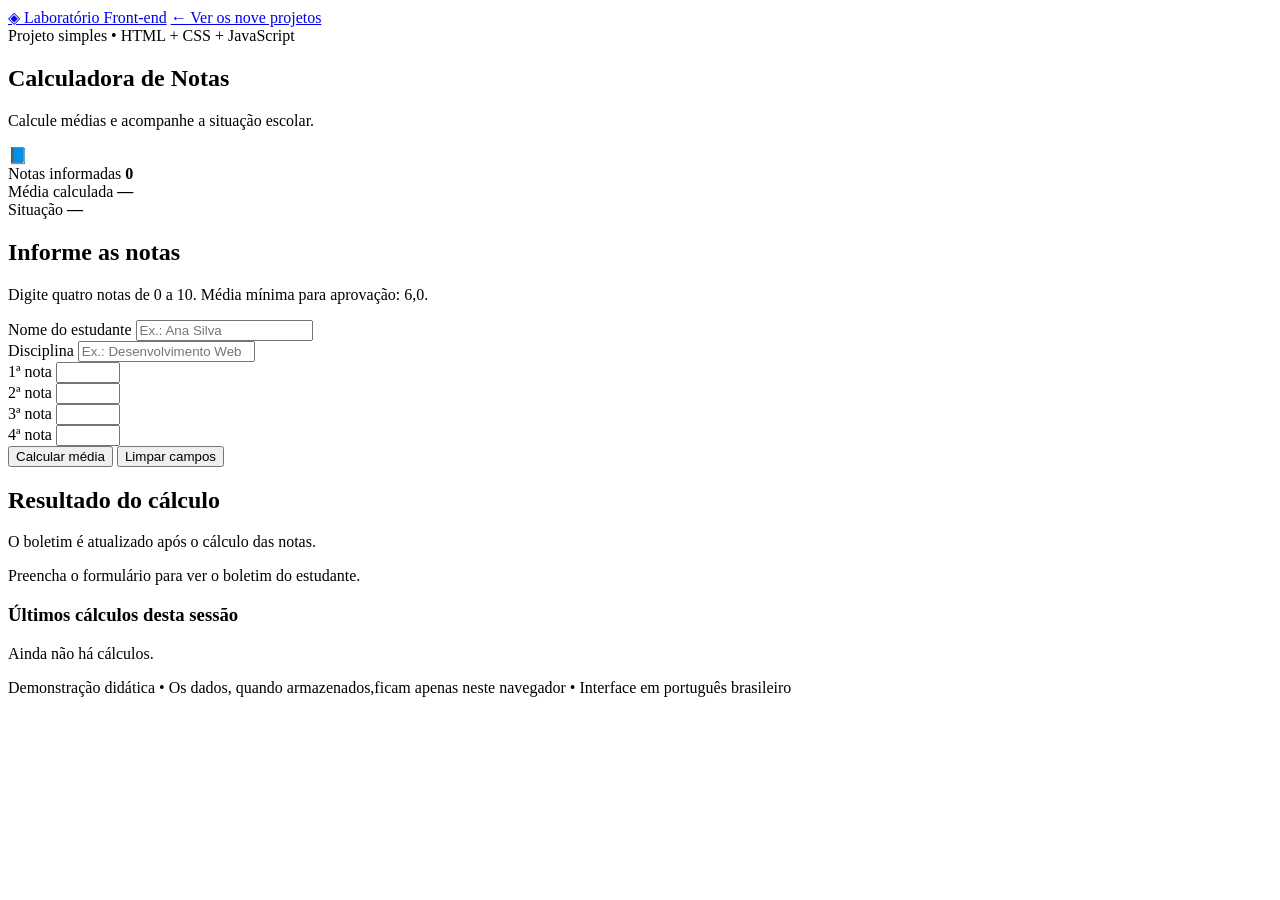
==== HTML/index.html @ 07f7e9e4 "grgrgrgrgr grgr" ====
<!DOCTYPE html>
<html lang="pt-BR">
<head>
    <meta charset="UTF-8">
    <meta name="viewport" content="width=device-width, initial-scale=1">
    <meta name="description" content="Projeto educacional Front-end: Calculadora de Notas. Interface integralmente em português brasileiro.">
    <title>Calculadora de Notas</title>

    <link rel="stylesheet" href="../CSS/style.css">
</head>
<body>
    <header class="topbar">
        <div class="topbar-inner">
            <a class="brand" href="../index.html">◈ Laboratório Front-end</a>
            <a class="back" href="../index.html">← Ver os nove projetos</a>
        </div>
    </header>
    <div class="app">
        <section class="hero">
            <div>
                <div class="eyebrow">Projeto simples • HTML + CSS + JavaScript</div>
                <h1>Calculadora de Notas</h1>
                <p>Calcule médias e acompanhe a situação escolar.</p>
            </div>
            <div class="hero-emoji" aria-hidden="true">📘</div>
        </section>
        <main class="main">
            <div id="aviso" class="feedback" role="status" aria-live="polite" hidden></div>
            <div class="metrics">
                <div class="metric">
                    <span>Notas informadas</span>
                    <strong id="m-contagem">0</strong>
                </div>
                <div class="metric">
                    <span>Média calculada</span>
                    <strong id="m-media">—</strong>
                </div>
                <div class="metric">
                    <span>Situação</span>
                    <strong id="m-situacao">—</strong>
                </div>
            </div>
            <div class="grid">
                <section class="panel span-5">
                    <h2>Informe as notas</h2>

                    <p class="intro">
                        Digite quatro notas de 0 a 10.
                        Média mínima para aprovação: 6,0.
                    </p>
                    <form id="form-notas" class="stack">

                        <div class="form-grid">

                            <div class="field">
                                <label for="nome">Nome do estudante</label>
                                <input id="nome" maxlength="70" placeholder="Ex.: Ana Silva" required>
                            </div>

                            <div class="field">
                                <label for="disciplina">Disciplina</label>
                                <input id="disciplina" maxlength="60" placeholder="Ex.: Desenvolvimento Web" required>
                            </div>

                            <div class="field">
                                <label for="nota1">1ª nota</label>
                                <input id="nota1" inputmode="decimal" type="number" min="0" max="10" step="0.1" required>
                            </div>

                            <div class="field">
                                <label for="nota2">2ª nota</label>
                                <input id="nota2" inputmode="decimal" type="number" min="0" max="10" step="0.1" required>
                            </div>

                            <div class="field">
                                <label for="nota3">3ª nota</label>
                                <input id="nota3" inputmode="decimal" type="number" min="0" max="10" step="0.1" required>
                            </div>

                            <div class="field">
                                <label for="nota4">4ª nota</label>
                                <input id="nota4" inputmode="decimal" type="number" min="0" max="10" step="0.1" required>
                            </div>

                        </div>

                        <div class="row">
                            <button class="btn btn-primary" type="submit">Calcular média</button>
                            <button class="btn btn-secondary" type="reset">Limpar campos</button>
                        </div>

                    </form>

                </section>

                <section class="panel span-7">

                    <h2>Resultado do cálculo</h2>

                    <p class="intro">
                        O boletim é atualizado após o cálculo das notas.
                    </p>

                    <div id="resultado" class="empty">
                        Preencha o formulário para ver o boletim do estudante.
                    </div>

                    <h3>Últimos cálculos desta sessão</h3>

                    <div id="historico" class="item-list">
                        <div class="muted">Ainda não há cálculos.</div>
                    </div>
                </section>
            </div>
        </main>
        <p class="footer">Demonstração didática • Os dados, quando armazenados,ficam apenas neste navegador • Interface em português brasileiro
        </p>
    </div>
</body>
</html>
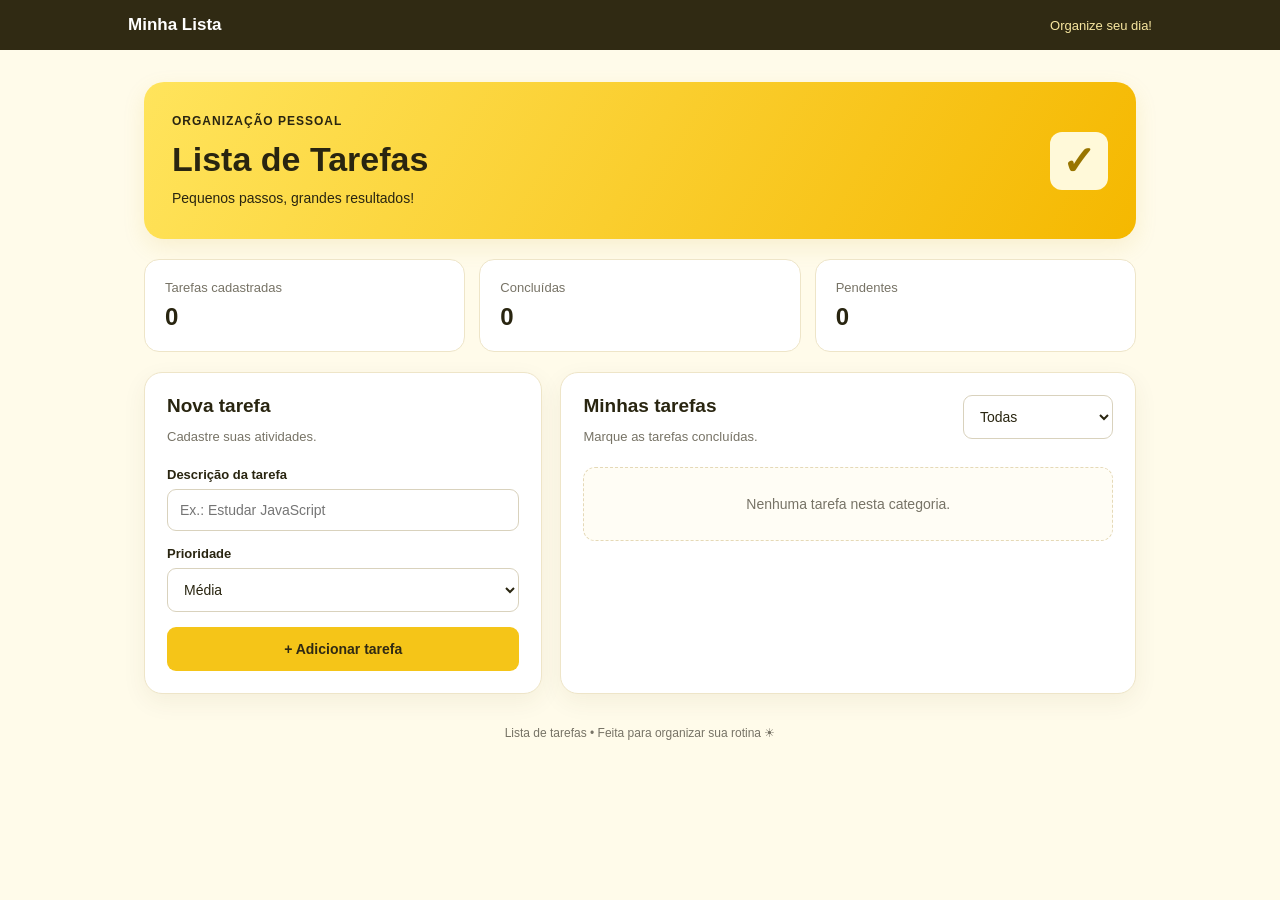
==== commit 8e494eab: "Lista de Tarefas" ====
--- a/HTML/index.html
+++ b/HTML/index.html
@@ -1,120 +1,104 @@
-<!DOCTYPE html>
-<html lang="pt-BR">
-<head>
-    <meta charset="UTF-8">
-    <meta name="viewport" content="width=device-width, initial-scale=1">
-    <meta name="description" content="Projeto educacional Front-end: Calculadora de Notas. Interface integralmente em português brasileiro.">
-    <title>Calculadora de Notas</title>
-
-    <link rel="stylesheet" href="../CSS/style.css">
-</head>
-<body>
-    <header class="topbar">
-        <div class="topbar-inner">
-            <a class="brand" href="../index.html">◈ Laboratório Front-end</a>
-            <a class="back" href="../index.html">← Ver os nove projetos</a>
-        </div>
-    </header>
-    <div class="app">
-        <section class="hero">
-            <div>
-                <div class="eyebrow">Projeto simples • HTML + CSS + JavaScript</div>
-                <h1>Calculadora de Notas</h1>
-                <p>Calcule médias e acompanhe a situação escolar.</p>
-            </div>
-            <div class="hero-emoji" aria-hidden="true">📘</div>
-        </section>
-        <main class="main">
-            <div id="aviso" class="feedback" role="status" aria-live="polite" hidden></div>
-            <div class="metrics">
-                <div class="metric">
-                    <span>Notas informadas</span>
-                    <strong id="m-contagem">0</strong>
-                </div>
-                <div class="metric">
-                    <span>Média calculada</span>
-                    <strong id="m-media">—</strong>
-                </div>
-                <div class="metric">
-                    <span>Situação</span>
-                    <strong id="m-situacao">—</strong>
-                </div>
-            </div>
-            <div class="grid">
-                <section class="panel span-5">
-                    <h2>Informe as notas</h2>
-
-                    <p class="intro">
-                        Digite quatro notas de 0 a 10.
-                        Média mínima para aprovação: 6,0.
-                    </p>
-                    <form id="form-notas" class="stack">
-
-                        <div class="form-grid">
-
-                            <div class="field">
-                                <label for="nome">Nome do estudante</label>
-                                <input id="nome" maxlength="70" placeholder="Ex.: Ana Silva" required>
-                            </div>
-
-                            <div class="field">
-                                <label for="disciplina">Disciplina</label>
-                                <input id="disciplina" maxlength="60" placeholder="Ex.: Desenvolvimento Web" required>
-                            </div>
-
-                            <div class="field">
-                                <label for="nota1">1ª nota</label>
-                                <input id="nota1" inputmode="decimal" type="number" min="0" max="10" step="0.1" required>
-                            </div>
-
-                            <div class="field">
-                                <label for="nota2">2ª nota</label>
-                                <input id="nota2" inputmode="decimal" type="number" min="0" max="10" step="0.1" required>
-                            </div>
-
-                            <div class="field">
-                                <label for="nota3">3ª nota</label>
-                                <input id="nota3" inputmode="decimal" type="number" min="0" max="10" step="0.1" required>
-                            </div>
-
-                            <div class="field">
-                                <label for="nota4">4ª nota</label>
-                                <input id="nota4" inputmode="decimal" type="number" min="0" max="10" step="0.1" required>
-                            </div>
-
-                        </div>
-
-                        <div class="row">
-                            <button class="btn btn-primary" type="submit">Calcular média</button>
-                            <button class="btn btn-secondary" type="reset">Limpar campos</button>
-                        </div>
-
-                    </form>
-
-                </section>
-
-                <section class="panel span-7">
-
-                    <h2>Resultado do cálculo</h2>
-
-                    <p class="intro">
-                        O boletim é atualizado após o cálculo das notas.
-                    </p>
-
-                    <div id="resultado" class="empty">
-                        Preencha o formulário para ver o boletim do estudante.
-                    </div>
-
-                    <h3>Últimos cálculos desta sessão</h3>
-
-                    <div id="historico" class="item-list">
-                        <div class="muted">Ainda não há cálculos.</div>
-                    </div>
-                </section>
-            </div>
-        </main>
-        <p class="footer">Demonstração didática • Os dados, quando armazenados,ficam apenas neste navegador • Interface em português brasileiro
-        </p>
-    </div>
-</body>
-</html>+
+<!DOCTYPE html>
+<html lang="pt-BR">
+<head>
+  <meta charset="UTF-8">
+  <meta name="viewport" content="width=device-width, initial-scale=1.0">
+  <title>Minha Lista de Tarefas</title>
+  <link rel="stylesheet" href="../CSS/style.css">
+  <script src="../JS/script.js" defer></script>
+</head>
+<body>
+
+  <header class="topo">
+    <div class="topo-conteudo">
+      <strong>Minha Lista</strong>
+      <span>Organize seu dia!</span>
+    </div>
+  </header>
+
+  <main class="container">
+
+    <section class="banner">
+      <div>
+        <p>ORGANIZAÇÃO PESSOAL</p>
+        <h1>Lista de Tarefas</h1>
+        <span>Pequenos passos, grandes resultados!</span>
+      </div>
+      <div class="icone">✓</div>
+    </section>
+
+    <section class="resumo">
+      <div class="cartao-resumo">
+        <span>Tarefas cadastradas</span>
+        <strong id="total">0</strong>
+      </div>
+
+      <div class="cartao-resumo">
+        <span>Concluídas</span>
+        <strong id="concluidas">0</strong>
+      </div>
+
+      <div class="cartao-resumo">
+        <span>Pendentes</span>
+        <strong id="pendentes">0</strong>
+      </div>
+    </section>
+
+    <section class="conteudo">
+
+      <div class="painel">
+        <h2>Nova tarefa</h2>
+        <p class="descricao">Cadastre suas atividades.</p>
+
+        <form id="formTarefa">
+          <label for="descricaoTarefa">Descrição da tarefa</label>
+          <input
+            type="text"
+            id="descricaoTarefa"
+            placeholder="Ex.: Estudar JavaScript"
+            required
+          >
+
+          <label for="prioridade">Prioridade</label>
+          <select id="prioridade">
+            <option value="Baixa">Baixa</option>
+            <option value="Média" selected>Média</option>
+            <option value="Alta">Alta</option>
+          </select>
+
+          <button type="submit">+ Adicionar tarefa</button>
+        </form>
+      </div>
+
+      <div class="painel painel-lista">
+        <div class="cabecalho-lista">
+          <div>
+            <h2>Minhas tarefas</h2>
+            <p class="descricao">Marque as tarefas concluídas.</p>
+          </div>
+
+          <select id="filtro" aria-label="Filtrar tarefas">
+            <option value="todas">Todas</option>
+            <option value="pendentes">Pendentes</option>
+            <option value="concluidas">Concluídas</option>
+          </select>
+        </div>
+
+        <ul id="listaTarefas"></ul>
+
+        <p id="mensagemVazia" class="vazio">
+          Nenhuma tarefa nesta categoria.
+        </p>
+      </div>
+
+    </section>
+
+    <footer>
+      Lista de tarefas • Feita para organizar sua rotina ☀
+    </footer>
+
+  </main>
+
+</body>
+</html>
--- a/CSS/style.css
+++ b/CSS/style.css
@@ -0,0 +1,333 @@
+* {
+  margin: 0;
+  padding: 0;
+  box-sizing: border-box;
+}
+
+:root {
+  --amarelo: #f5c518;
+  --amarelo-escuro: #d6a900;
+  --fundo: #fffbea;
+  --texto: #292510;
+  --cinza: #777366;
+  --borda: #eee5c8;
+  --branco: #ffffff;
+}
+
+body {
+  font-family: Arial, Helvetica, sans-serif;
+  background: var(--fundo);
+  color: var(--texto);
+}
+
+.topo {
+  background: #302a13;
+  color: white;
+  padding: 15px 20px;
+}
+
+.topo-conteudo {
+  max-width: 1024px;
+  margin: auto;
+  display: flex;
+  justify-content: space-between;
+  align-items: center;
+  gap: 12px;
+}
+
+.topo-conteudo strong {
+  font-size: 17px;
+}
+
+.topo-conteudo span {
+  font-size: 13px;
+  color: #f8e7a0;
+}
+
+.container {
+  max-width: 1024px;
+  margin: 32px auto;
+  padding: 0 16px;
+}
+
+.banner {
+  background: linear-gradient(120deg, #ffe45c, #f5b800);
+  border-radius: 20px;
+  padding: 32px 28px;
+  display: flex;
+  justify-content: space-between;
+  align-items: center;
+  gap: 20px;
+  box-shadow: 0 8px 22px #c9a21a20;
+}
+
+.banner p {
+  font-size: 12px;
+  font-weight: bold;
+  letter-spacing: 1px;
+  margin-bottom: 12px;
+}
+
+.banner h1 {
+  font-size: 34px;
+  margin-bottom: 10px;
+}
+
+.banner span {
+  font-size: 14px;
+}
+
+.icone {
+  width: 58px;
+  height: 58px;
+  flex-shrink: 0;
+  border-radius: 12px;
+  background: #fff9d9;
+  color: #987500;
+  display: flex;
+  align-items: center;
+  justify-content: center;
+  font-size: 40px;
+  font-weight: bold;
+}
+
+.resumo {
+  display: grid;
+  grid-template-columns: repeat(3, 1fr);
+  gap: 14px;
+  margin: 20px 0;
+}
+
+.cartao-resumo {
+  background: var(--branco);
+  border: 1px solid var(--borda);
+  border-radius: 15px;
+  padding: 20px;
+}
+
+.cartao-resumo span {
+  display: block;
+  color: var(--cinza);
+  font-size: 13px;
+  margin-bottom: 8px;
+}
+
+.cartao-resumo strong {
+  font-size: 24px;
+}
+
+.conteudo {
+  display: grid;
+  grid-template-columns: 0.9fr 1.3fr;
+  gap: 18px;
+}
+
+.painel {
+  background: var(--branco);
+  border: 1px solid var(--borda);
+  border-radius: 18px;
+  padding: 22px;
+  box-shadow: 0 8px 24px #4b3b0010;
+}
+
+.painel h2 {
+  font-size: 19px;
+  margin-bottom: 10px;
+}
+
+.descricao {
+  color: var(--cinza);
+  font-size: 13px;
+  line-height: 1.5;
+  margin-bottom: 20px;
+}
+
+form label {
+  display: block;
+  font-size: 13px;
+  font-weight: bold;
+  margin: 15px 0 7px;
+}
+
+input,
+select {
+  width: 100%;
+  padding: 12px;
+  border: 1px solid #d9d2bd;
+  border-radius: 9px;
+  background: white;
+  color: var(--texto);
+  font-size: 14px;
+  outline: none;
+}
+
+input:focus,
+select:focus {
+  border-color: var(--amarelo-escuro);
+  box-shadow: 0 0 0 3px #f5c51830;
+}
+
+button {
+  cursor: pointer;
+  border: none;
+  border-radius: 9px;
+  font-size: 14px;
+  font-weight: bold;
+  transition: 0.2s;
+}
+
+form button {
+  width: 100%;
+  margin-top: 15px;
+  padding: 14px;
+  background: var(--amarelo);
+  color: #302a13;
+}
+
+form button:hover {
+  background: var(--amarelo-escuro);
+}
+
+.cabecalho-lista {
+  display: flex;
+  justify-content: space-between;
+  align-items: flex-start;
+  gap: 14px;
+}
+
+.cabecalho-lista .descricao {
+  margin-bottom: 0;
+}
+
+.cabecalho-lista select {
+  max-width: 150px;
+}
+
+#listaTarefas {
+  list-style: none;
+  margin-top: 20px;
+}
+
+.tarefa {
+  display: flex;
+  align-items: center;
+  gap: 12px;
+  padding: 14px 0;
+  border-bottom: 1px solid #f0ead8;
+}
+
+.tarefa input[type="checkbox"] {
+  width: 18px;
+  height: 18px;
+  flex-shrink: 0;
+  accent-color: var(--amarelo-escuro);
+  cursor: pointer;
+}
+
+.tarefa-info {
+  flex: 1;
+  min-width: 0;
+}
+
+.tarefa-info strong {
+  display: block;
+  font-size: 14px;
+  overflow-wrap: anywhere;
+}
+
+.tarefa-info small {
+  display: inline-block;
+  margin-top: 7px;
+  color: var(--cinza);
+  font-size: 12px;
+}
+
+.tarefa.feita .tarefa-info strong {
+  text-decoration: line-through;
+  color: #999;
+}
+
+.prioridade {
+  font-weight: bold;
+}
+
+.prioridade.alta {
+  color: #c0392b;
+}
+
+.prioridade.media {
+  color: #a57900;
+}
+
+.prioridade.baixa {
+  color: #27804b;
+}
+
+.excluir {
+  background: #fff0e9;
+  color: #b83a22;
+  padding: 9px 11px;
+}
+
+.excluir:hover {
+  background: #ffddd0;
+}
+
+.vazio {
+  margin-top: 20px;
+  padding: 28px 12px;
+  text-align: center;
+  color: var(--cinza);
+  font-size: 14px;
+  background: #fffdf5;
+  border: 1px dashed #e5d9b7;
+  border-radius: 12px;
+}
+
+footer {
+  text-align: center;
+  color: var(--cinza);
+  font-size: 12px;
+  margin: 32px 0;
+}
+
+@media (max-width: 700px) {
+  .container {
+    margin-top: 20px;
+  }
+
+  .banner {
+    padding: 25px 20px;
+  }
+
+  .banner h1 {
+    font-size: 27px;
+  }
+
+  .icone {
+    width: 45px;
+    height: 45px;
+    font-size: 30px;
+  }
+
+  .resumo {
+    grid-template-columns: 1fr;
+    gap: 10px;
+  }
+
+  .cartao-resumo {
+    padding: 15px;
+  }
+
+  .conteudo {
+    grid-template-columns: 1fr;
+  }
+
+  .cabecalho-lista {
+    flex-direction: column;
+  }
+
+  .cabecalho-lista select {
+    max-width: none;
+  }
+}
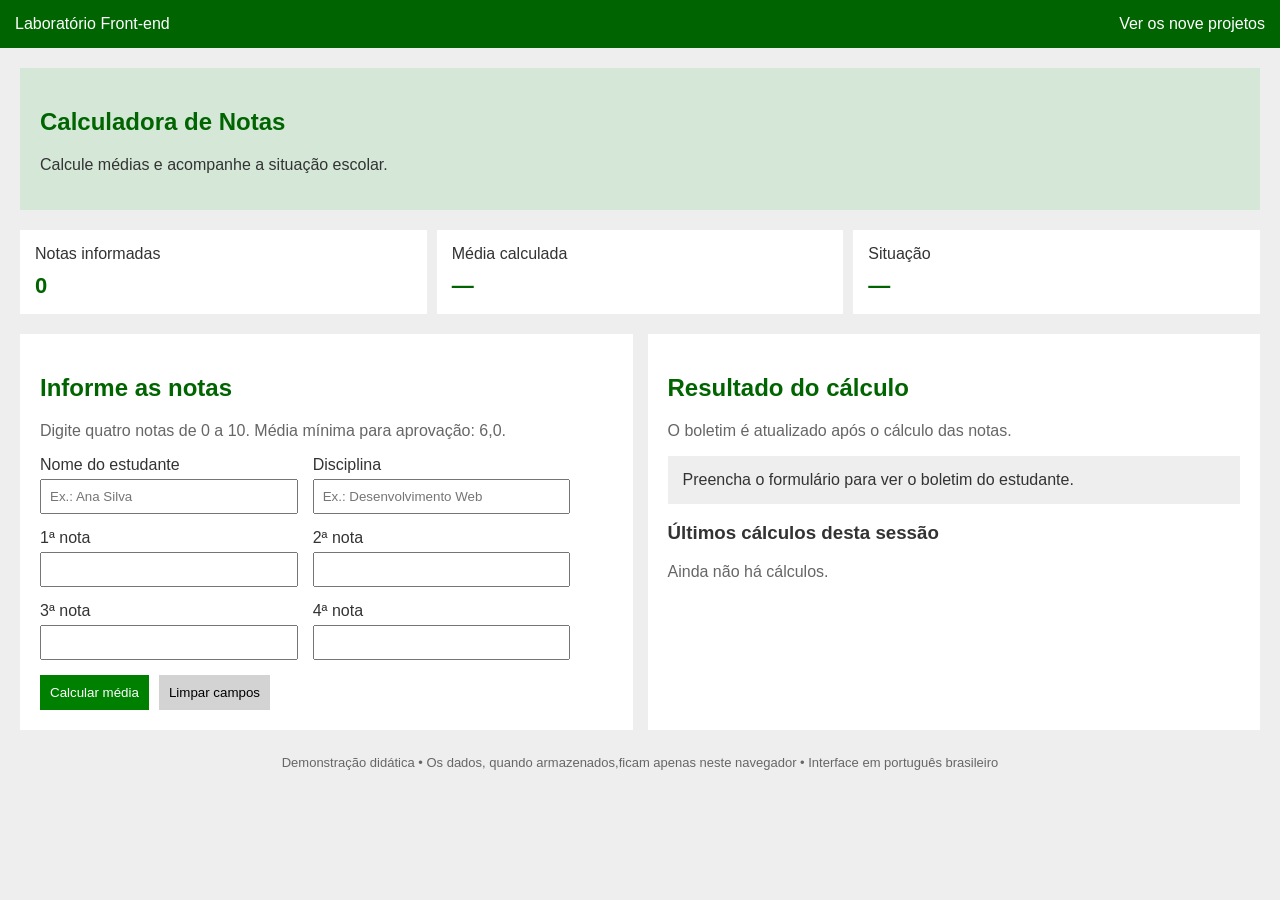
==== commit f758cfc0: "fefefeefe fefeefffe" ====
--- a/HTML/index.html
+++ b/HTML/index.html
@@ -1,104 +1,119 @@
-
-<!DOCTYPE html>
-<html lang="pt-BR">
-<head>
-  <meta charset="UTF-8">
-  <meta name="viewport" content="width=device-width, initial-scale=1.0">
-  <title>Minha Lista de Tarefas</title>
-  <link rel="stylesheet" href="../CSS/style.css">
-  <script src="../JS/script.js" defer></script>
-</head>
-<body>
-
-  <header class="topo">
-    <div class="topo-conteudo">
-      <strong>Minha Lista</strong>
-      <span>Organize seu dia!</span>
-    </div>
-  </header>
-
-  <main class="container">
-
-    <section class="banner">
-      <div>
-        <p>ORGANIZAÇÃO PESSOAL</p>
-        <h1>Lista de Tarefas</h1>
-        <span>Pequenos passos, grandes resultados!</span>
-      </div>
-      <div class="icone">✓</div>
-    </section>
-
-    <section class="resumo">
-      <div class="cartao-resumo">
-        <span>Tarefas cadastradas</span>
-        <strong id="total">0</strong>
-      </div>
-
-      <div class="cartao-resumo">
-        <span>Concluídas</span>
-        <strong id="concluidas">0</strong>
-      </div>
-
-      <div class="cartao-resumo">
-        <span>Pendentes</span>
-        <strong id="pendentes">0</strong>
-      </div>
-    </section>
-
-    <section class="conteudo">
-
-      <div class="painel">
-        <h2>Nova tarefa</h2>
-        <p class="descricao">Cadastre suas atividades.</p>
-
-        <form id="formTarefa">
-          <label for="descricaoTarefa">Descrição da tarefa</label>
-          <input
-            type="text"
-            id="descricaoTarefa"
-            placeholder="Ex.: Estudar JavaScript"
-            required
-          >
-
-          <label for="prioridade">Prioridade</label>
-          <select id="prioridade">
-            <option value="Baixa">Baixa</option>
-            <option value="Média" selected>Média</option>
-            <option value="Alta">Alta</option>
-          </select>
-
-          <button type="submit">+ Adicionar tarefa</button>
-        </form>
-      </div>
-
-      <div class="painel painel-lista">
-        <div class="cabecalho-lista">
-          <div>
-            <h2>Minhas tarefas</h2>
-            <p class="descricao">Marque as tarefas concluídas.</p>
-          </div>
-
-          <select id="filtro" aria-label="Filtrar tarefas">
-            <option value="todas">Todas</option>
-            <option value="pendentes">Pendentes</option>
-            <option value="concluidas">Concluídas</option>
-          </select>
-        </div>
-
-        <ul id="listaTarefas"></ul>
-
-        <p id="mensagemVazia" class="vazio">
-          Nenhuma tarefa nesta categoria.
-        </p>
-      </div>
-
-    </section>
-
-    <footer>
-      Lista de tarefas • Feita para organizar sua rotina ☀
-    </footer>
-
-  </main>
-
-</body>
-</html>
+<!DOCTYPE html>
+<html lang="pt-BR">
+<head>
+    <meta charset="UTF-8">
+    <meta name="viewport" content="width=device-width, initial-scale=1">
+    <meta name="description" content="Projeto educacional Front-end: Calculadora de Notas. Interface integralmente em português brasileiro.">
+    <title>Calculadora de Notas</title>
+    <link rel="stylesheet" href="../CSS/style.css">
+</head>
+<body>
+    <header class="topbar">
+        <div class="topbar-inner">
+            <a class="brand" href="../index.html">Laboratório Front-end</a>
+            <a class="back" href="../index.html">Ver os nove projetos</a>
+        </div>
+    </header>
+    <div class="app">
+        <section class="hero">
+            <div>
+                <h1>Calculadora de Notas</h1>
+                <p>Calcule médias e acompanhe a situação escolar.</p>
+            </div>
+            <div class="hero-emoji" aria-hidden="true"></div>
+        </section>
+        <main class="main">
+            <div id="aviso" class="feedback" role="status" aria-live="polite" hidden></div>
+            <div class="metrics">
+                <div class="metric">
+                    <span>Notas informadas</span>
+                    <strong id="m-contagem">0</strong>
+                </div>
+                <div class="metric">
+                    <span>Média calculada</span>
+                    <strong id="m-media">—</strong>
+                </div>
+                <div class="metric">
+                    <span>Situação</span>
+                    <strong id="m-situacao">—</strong>
+                </div>
+            </div>
+            <div class="grid">
+                <section class="panel span-5">
+                    <h2>Informe as notas</h2>
+
+                    <p class="intro">
+                        Digite quatro notas de 0 a 10.
+                        Média mínima para aprovação: 6,0.
+                    </p>
+                    <form id="form-notas" class="stack">
+
+                        <div class="form-grid">
+
+                            <div class="field">
+                                <label for="nome">Nome do estudante</label>
+                                <input id="nome" maxlength="70" placeholder="Ex.: Ana Silva" required>
+                            </div>
+
+                            <div class="field">
+                                <label for="disciplina">Disciplina</label>
+                                <input id="disciplina" maxlength="60" placeholder="Ex.: Desenvolvimento Web" required>
+                            </div>
+
+                            <div class="field">
+                                <label for="nota1">1ª nota</label>
+                                <input id="nota1" inputmode="decimal" type="number" min="0" max="10" step="0.1" required>
+                            </div>
+
+                            <div class="field">
+                                <label for="nota2">2ª nota</label>
+                                <input id="nota2" inputmode="decimal" type="number" min="0" max="10" step="0.1" required>
+                            </div>
+
+                            <div class="field">
+                                <label for="nota3">3ª nota</label>
+                                <input id="nota3" inputmode="decimal" type="number" min="0" max="10" step="0.1" required>
+                            </div>
+
+                            <div class="field">
+                                <label for="nota4">4ª nota</label>
+                                <input id="nota4" inputmode="decimal" type="number" min="0" max="10" step="0.1" required>
+                            </div>
+
+                        </div>
+
+                        <div class="row">
+                            <button class="btn btn-primary" type="submit">Calcular média</button>
+                            <button class="btn btn-secondary" type="reset">Limpar campos</button>
+                        </div>
+
+                    </form>
+
+                </section>
+
+                <section class="panel span-7">
+
+                    <h2>Resultado do cálculo</h2>
+
+                    <p class="intro">
+                        O boletim é atualizado após o cálculo das notas.
+                    </p>
+
+                    <div id="resultado" class="empty">
+                        Preencha o formulário para ver o boletim do estudante.
+                    </div>
+
+                    <h3>Últimos cálculos desta sessão</h3>
+
+                    <div id="historico" class="item-list">
+                        <div class="muted">Ainda não há cálculos.</div>
+                    </div>
+                </section>
+            </div>
+        </main>
+        <p class="footer">Demonstração didática • Os dados, quando armazenados,ficam apenas neste navegador • Interface em português brasileiro
+        </p>
+    </div>
+<script src="../JS/script.js" defer></script>
+</body>
+</html>
--- a/CSS/style.css
+++ b/CSS/style.css
@@ -1,333 +1,179 @@
-* {
-  margin: 0;
-  padding: 0;
-  box-sizing: border-box;
-}
-
-:root {
-  --amarelo: #f5c518;
-  --amarelo-escuro: #d6a900;
-  --fundo: #fffbea;
-  --texto: #292510;
-  --cinza: #777366;
-  --borda: #eee5c8;
-  --branco: #ffffff;
-}
-
-body {
-  font-family: Arial, Helvetica, sans-serif;
-  background: var(--fundo);
-  color: var(--texto);
-}
-
-.topo {
-  background: #302a13;
-  color: white;
-  padding: 15px 20px;
-}
-
-.topo-conteudo {
-  max-width: 1024px;
-  margin: auto;
-  display: flex;
-  justify-content: space-between;
-  align-items: center;
-  gap: 12px;
-}
-
-.topo-conteudo strong {
-  font-size: 17px;
-}
-
-.topo-conteudo span {
-  font-size: 13px;
-  color: #f8e7a0;
-}
-
-.container {
-  max-width: 1024px;
-  margin: 32px auto;
-  padding: 0 16px;
-}
-
-.banner {
-  background: linear-gradient(120deg, #ffe45c, #f5b800);
-  border-radius: 20px;
-  padding: 32px 28px;
-  display: flex;
-  justify-content: space-between;
-  align-items: center;
-  gap: 20px;
-  box-shadow: 0 8px 22px #c9a21a20;
-}
-
-.banner p {
-  font-size: 12px;
-  font-weight: bold;
-  letter-spacing: 1px;
-  margin-bottom: 12px;
-}
-
-.banner h1 {
-  font-size: 34px;
-  margin-bottom: 10px;
-}
-
-.banner span {
-  font-size: 14px;
-}
-
-.icone {
-  width: 58px;
-  height: 58px;
-  flex-shrink: 0;
-  border-radius: 12px;
-  background: #fff9d9;
-  color: #987500;
-  display: flex;
-  align-items: center;
-  justify-content: center;
-  font-size: 40px;
-  font-weight: bold;
-}
-
-.resumo {
-  display: grid;
-  grid-template-columns: repeat(3, 1fr);
-  gap: 14px;
-  margin: 20px 0;
-}
-
-.cartao-resumo {
-  background: var(--branco);
-  border: 1px solid var(--borda);
-  border-radius: 15px;
-  padding: 20px;
-}
-
-.cartao-resumo span {
-  display: block;
-  color: var(--cinza);
-  font-size: 13px;
-  margin-bottom: 8px;
-}
-
-.cartao-resumo strong {
-  font-size: 24px;
-}
-
-.conteudo {
-  display: grid;
-  grid-template-columns: 0.9fr 1.3fr;
-  gap: 18px;
-}
-
-.painel {
-  background: var(--branco);
-  border: 1px solid var(--borda);
-  border-radius: 18px;
-  padding: 22px;
-  box-shadow: 0 8px 24px #4b3b0010;
-}
-
-.painel h2 {
-  font-size: 19px;
-  margin-bottom: 10px;
-}
-
-.descricao {
-  color: var(--cinza);
-  font-size: 13px;
-  line-height: 1.5;
-  margin-bottom: 20px;
-}
-
-form label {
-  display: block;
-  font-size: 13px;
-  font-weight: bold;
-  margin: 15px 0 7px;
-}
-
-input,
-select {
-  width: 100%;
-  padding: 12px;
-  border: 1px solid #d9d2bd;
-  border-radius: 9px;
-  background: white;
-  color: var(--texto);
-  font-size: 14px;
-  outline: none;
-}
-
-input:focus,
-select:focus {
-  border-color: var(--amarelo-escuro);
-  box-shadow: 0 0 0 3px #f5c51830;
-}
-
-button {
-  cursor: pointer;
-  border: none;
-  border-radius: 9px;
-  font-size: 14px;
-  font-weight: bold;
-  transition: 0.2s;
-}
-
-form button {
-  width: 100%;
-  margin-top: 15px;
-  padding: 14px;
-  background: var(--amarelo);
-  color: #302a13;
-}
-
-form button:hover {
-  background: var(--amarelo-escuro);
-}
-
-.cabecalho-lista {
-  display: flex;
-  justify-content: space-between;
-  align-items: flex-start;
-  gap: 14px;
-}
-
-.cabecalho-lista .descricao {
-  margin-bottom: 0;
-}
-
-.cabecalho-lista select {
-  max-width: 150px;
-}
-
-#listaTarefas {
-  list-style: none;
-  margin-top: 20px;
-}
-
-.tarefa {
-  display: flex;
-  align-items: center;
-  gap: 12px;
-  padding: 14px 0;
-  border-bottom: 1px solid #f0ead8;
-}
-
-.tarefa input[type="checkbox"] {
-  width: 18px;
-  height: 18px;
-  flex-shrink: 0;
-  accent-color: var(--amarelo-escuro);
-  cursor: pointer;
-}
-
-.tarefa-info {
-  flex: 1;
-  min-width: 0;
-}
-
-.tarefa-info strong {
-  display: block;
-  font-size: 14px;
-  overflow-wrap: anywhere;
-}
-
-.tarefa-info small {
-  display: inline-block;
-  margin-top: 7px;
-  color: var(--cinza);
-  font-size: 12px;
-}
-
-.tarefa.feita .tarefa-info strong {
-  text-decoration: line-through;
-  color: #999;
-}
-
-.prioridade {
-  font-weight: bold;
-}
-
-.prioridade.alta {
-  color: #c0392b;
-}
-
-.prioridade.media {
-  color: #a57900;
-}
-
-.prioridade.baixa {
-  color: #27804b;
-}
-
-.excluir {
-  background: #fff0e9;
-  color: #b83a22;
-  padding: 9px 11px;
-}
-
-.excluir:hover {
-  background: #ffddd0;
-}
-
-.vazio {
-  margin-top: 20px;
-  padding: 28px 12px;
-  text-align: center;
-  color: var(--cinza);
-  font-size: 14px;
-  background: #fffdf5;
-  border: 1px dashed #e5d9b7;
-  border-radius: 12px;
-}
-
-footer {
-  text-align: center;
-  color: var(--cinza);
-  font-size: 12px;
-  margin: 32px 0;
-}
-
-@media (max-width: 700px) {
-  .container {
-    margin-top: 20px;
-  }
-
-  .banner {
-    padding: 25px 20px;
-  }
-
-  .banner h1 {
-    font-size: 27px;
-  }
-
-  .icone {
-    width: 45px;
-    height: 45px;
-    font-size: 30px;
-  }
-
-  .resumo {
-    grid-template-columns: 1fr;
-    gap: 10px;
-  }
-
-  .cartao-resumo {
-    padding: 15px;
-  }
-
-  .conteudo {
-    grid-template-columns: 1fr;
-  }
-
-  .cabecalho-lista {
-    flex-direction: column;
-  }
-
-  .cabecalho-lista select {
-    max-width: none;
-  }
+body {
+    margin: 0;
+    font-family: Arial, sans-serif;
+    background-color: #eee;
+    color: #333;
+}
+
+.topbar {
+    background-color: darkgreen;
+    padding: 15px;
+}
+
+.topbar-inner {
+    display: flex;
+    justify-content: space-between;
+}
+
+.topbar a {
+    color: white;
+    text-decoration: none;
+}
+
+.app {
+    margin: 20px;
+}
+
+.hero {
+    background-color: #d5e8d8;
+    padding: 20px;
+    display: flex;
+    justify-content: space-between;
+    align-items: center;
+}
+
+.hero h1 {
+    color: darkgreen;
+}
+
+.hero-emoji {
+    font-size: 40px;
+}
+
+.main {
+    margin-top: 20px;
+}
+
+.metrics {
+    display: flex;
+    gap: 10px;
+    margin-bottom: 20px;
+}
+
+.metric {
+    background-color: white;
+    padding: 15px;
+    flex: 1;
+}
+
+.metric span {
+    display: block;
+    margin-bottom: 10px;
+}
+
+.metric strong {
+    font-size: 22px;
+    color: darkgreen;
+}
+
+.grid {
+    display: flex;
+    gap: 15px;
+}
+
+.panel {
+    background-color: white;
+    padding: 20px;
+    flex: 1;
+    min-width: 0;
+}
+
+.panel h2 {
+    color: darkgreen;
+}
+
+.intro {
+    color: #666;
+}
+
+.form-grid {
+    display: flex;
+    flex-wrap: wrap;
+    gap: 15px;
+}
+
+.field {
+    width: 45%;
+}
+
+.field label {
+    display: block;
+    margin-bottom: 5px;
+}
+
+.field input {
+    width: 100%;
+    padding: 8px;
+    box-sizing: border-box;
+}
+
+.row {
+    display: flex;
+    gap: 10px;
+    margin-top: 15px;
+    flex-wrap: wrap;
+}
+
+.btn {
+    padding: 10px;
+    border: none;
+    cursor: pointer;
+}
+
+.btn-primary {
+    background-color: green;
+    color: white;
+}
+
+.btn-secondary {
+    background-color: lightgray;
+}
+
+.item {
+    background-color: #eee;
+    padding: 10px;
+    margin-bottom: 10px;
+}
+
+.empty {
+    background-color: #eee;
+    padding: 15px;
+}
+
+.pill {
+    padding: 5px;
+}
+
+.success {
+    background-color: lightgreen;
+}
+
+.danger {
+    background-color: pink;
+}
+
+.muted {
+    color: #666;
+}
+
+.total {
+    display: flex;
+    justify-content: space-between;
+}
+
+.feedback {
+    padding: 10px;
+    margin-bottom: 15px;
+    background-color: lightgreen;
+}
+
+.feedback.error {
+    background-color: pink;
+}
+
+.footer {
+    text-align: center;
+    color: #666;
+    font-size: 13px;
+    margin-top: 25px;
 }
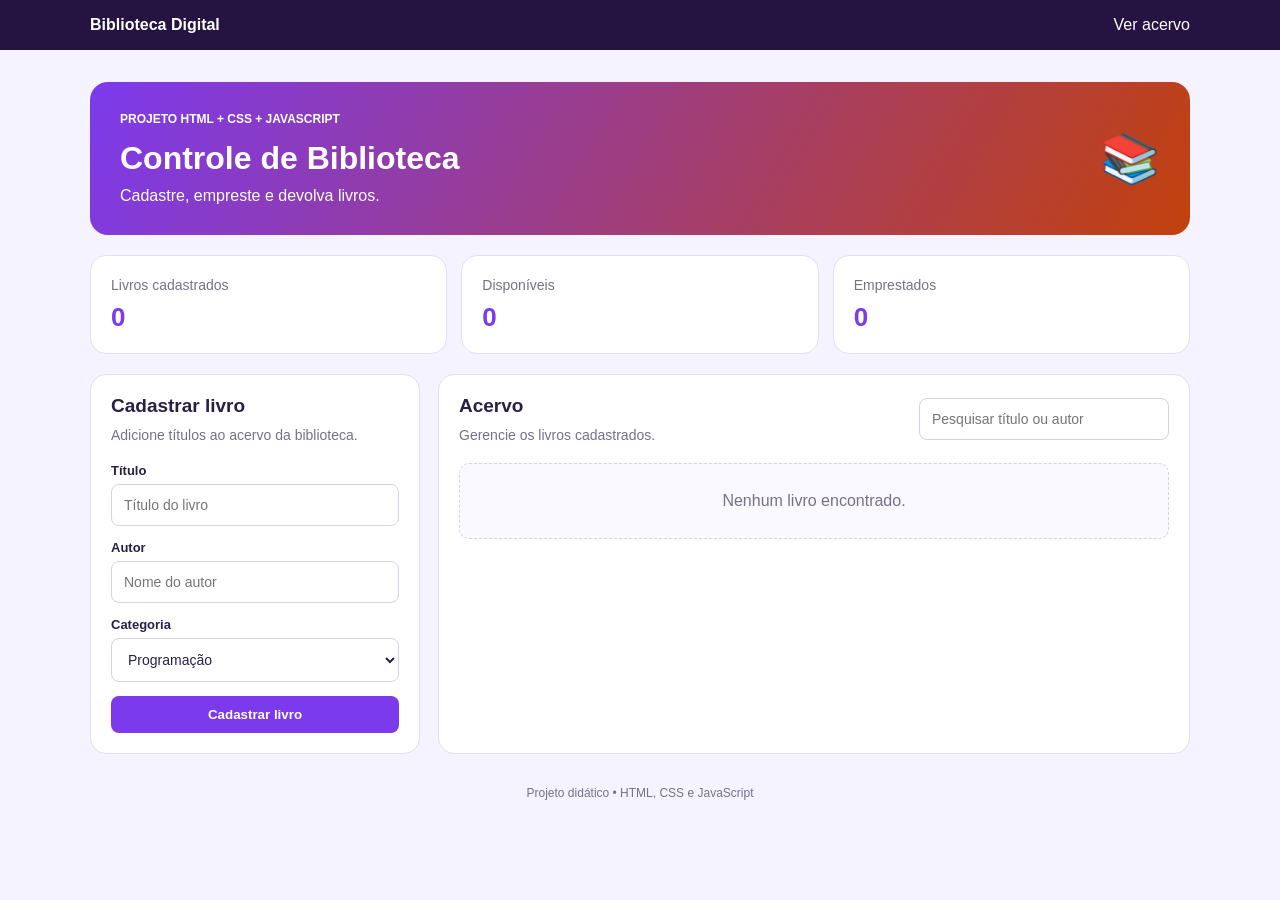
==== commit 933c6731: "fdfdfd dffdf" ====
--- a/HTML/index.html
+++ b/HTML/index.html
@@ -1,119 +1,114 @@
-<!DOCTYPE html>
-<html lang="pt-BR">
-<head>
-    <meta charset="UTF-8">
-    <meta name="viewport" content="width=device-width, initial-scale=1">
-    <meta name="description" content="Projeto educacional Front-end: Calculadora de Notas. Interface integralmente em português brasileiro.">
-    <title>Calculadora de Notas</title>
-    <link rel="stylesheet" href="../CSS/style.css">
-</head>
-<body>
-    <header class="topbar">
-        <div class="topbar-inner">
-            <a class="brand" href="../index.html">Laboratório Front-end</a>
-            <a class="back" href="../index.html">Ver os nove projetos</a>
-        </div>
-    </header>
-    <div class="app">
-        <section class="hero">
-            <div>
-                <h1>Calculadora de Notas</h1>
-                <p>Calcule médias e acompanhe a situação escolar.</p>
-            </div>
-            <div class="hero-emoji" aria-hidden="true"></div>
-        </section>
-        <main class="main">
-            <div id="aviso" class="feedback" role="status" aria-live="polite" hidden></div>
-            <div class="metrics">
-                <div class="metric">
-                    <span>Notas informadas</span>
-                    <strong id="m-contagem">0</strong>
-                </div>
-                <div class="metric">
-                    <span>Média calculada</span>
-                    <strong id="m-media">—</strong>
-                </div>
-                <div class="metric">
-                    <span>Situação</span>
-                    <strong id="m-situacao">—</strong>
-                </div>
-            </div>
-            <div class="grid">
-                <section class="panel span-5">
-                    <h2>Informe as notas</h2>
-
-                    <p class="intro">
-                        Digite quatro notas de 0 a 10.
-                        Média mínima para aprovação: 6,0.
-                    </p>
-                    <form id="form-notas" class="stack">
-
-                        <div class="form-grid">
-
-                            <div class="field">
-                                <label for="nome">Nome do estudante</label>
-                                <input id="nome" maxlength="70" placeholder="Ex.: Ana Silva" required>
-                            </div>
-
-                            <div class="field">
-                                <label for="disciplina">Disciplina</label>
-                                <input id="disciplina" maxlength="60" placeholder="Ex.: Desenvolvimento Web" required>
-                            </div>
-
-                            <div class="field">
-                                <label for="nota1">1ª nota</label>
-                                <input id="nota1" inputmode="decimal" type="number" min="0" max="10" step="0.1" required>
-                            </div>
-
-                            <div class="field">
-                                <label for="nota2">2ª nota</label>
-                                <input id="nota2" inputmode="decimal" type="number" min="0" max="10" step="0.1" required>
-                            </div>
-
-                            <div class="field">
-                                <label for="nota3">3ª nota</label>
-                                <input id="nota3" inputmode="decimal" type="number" min="0" max="10" step="0.1" required>
-                            </div>
-
-                            <div class="field">
-                                <label for="nota4">4ª nota</label>
-                                <input id="nota4" inputmode="decimal" type="number" min="0" max="10" step="0.1" required>
-                            </div>
-
-                        </div>
-
-                        <div class="row">
-                            <button class="btn btn-primary" type="submit">Calcular média</button>
-                            <button class="btn btn-secondary" type="reset">Limpar campos</button>
-                        </div>
-
-                    </form>
-
-                </section>
-
-                <section class="panel span-7">
-
-                    <h2>Resultado do cálculo</h2>
-
-                    <p class="intro">
-                        O boletim é atualizado após o cálculo das notas.
-                    </p>
-
-                    <div id="resultado" class="empty">
-                        Preencha o formulário para ver o boletim do estudante.
-                    </div>
-
-                    <h3>Últimos cálculos desta sessão</h3>
-
-                    <div id="historico" class="item-list">
-                        <div class="muted">Ainda não há cálculos.</div>
-                    </div>
-                </section>
-            </div>
-        </main>
-        <p class="footer">Demonstração didática • Os dados, quando armazenados,ficam apenas neste navegador • Interface em português brasileiro
-        </p>
-    </div>
-<script src="../JS/script.js" defer></script>
-</body>
-</html>+
+<!DOCTYPE html>
+<html lang="pt-BR">
+<head>
+  <meta charset="UTF-8">
+  <meta name="viewport" content="width=device-width, initial-scale=1.0">
+  <title>Controle de Biblioteca</title>
+  <link rel="stylesheet" href="../css/style.css">
+  <script src="../js/script.js" defer></script>
+</head>
+<body>
+
+  <header class="topo">
+    <div class="container topo-conteudo">
+      <strong>Biblioteca Digital</strong>
+      <a href="#acervo">Ver acervo</a>
+    </div>
+  </header>
+
+  <main class="container">
+
+    <section class="banner">
+      <div>
+        <p>PROJETO HTML + CSS + JAVASCRIPT</p>
+        <h1>Controle de Biblioteca</h1>
+        <span>Cadastre, empreste e devolva livros.</span>
+      </div>
+      <div class="emoji">📚</div>
+    </section>
+
+    <div id="mensagem" class="mensagem" hidden></div>
+
+    <section class="estatisticas">
+      <div class="card">
+        <span>Livros cadastrados</span>
+        <h2 id="total">0</h2>
+      </div>
+
+      <div class="card">
+        <span>Disponíveis</span>
+        <h2 id="disponiveis">0</h2>
+      </div>
+
+      <div class="card">
+        <span>Emprestados</span>
+        <h2 id="emprestados">0</h2>
+      </div>
+    </section>
+
+    <section class="conteudo">
+
+      <div class="painel cadastro">
+        <h2>Cadastrar livro</h2>
+        <p>Adicione títulos ao acervo da biblioteca.</p>
+
+        <form id="formLivro">
+          <label for="titulo">Título</label>
+          <input
+            type="text"
+            id="titulo"
+            placeholder="Título do livro"
+            required
+          >
+
+          <label for="autor">Autor</label>
+          <input
+            type="text"
+            id="autor"
+            placeholder="Nome do autor"
+            required
+          >
+
+          <label for="categoria">Categoria</label>
+          <select id="categoria">
+            <option>Programação</option>
+            <option>Romance</option>
+            <option>Fantasia</option>
+            <option>Educação</option>
+            <option>Outros</option>
+          </select>
+
+          <button type="submit">Cadastrar livro</button>
+        </form>
+      </div>
+
+      <div class="painel acervo" id="acervo">
+        <div class="acervo-topo">
+          <div>
+            <h2>Acervo</h2>
+            <p>Gerencie os livros cadastrados.</p>
+          </div>
+
+          <input
+            type="search"
+            id="pesquisa"
+            placeholder="Pesquisar título ou autor"
+          >
+        </div>
+
+        <div id="listaLivros" class="lista-livros">
+          <div class="vazio">Nenhum livro encontrado.</div>
+        </div>
+      </div>
+
+    </section>
+
+    <footer>
+      Projeto didático • HTML, CSS e JavaScript
+    </footer>
+
+  </main>
+
+</body>
+</html>
--- a/css/style.css
+++ b/css/style.css
@@ -0,0 +1,288 @@
+* {
+  margin: 0;
+  padding: 0;
+  box-sizing: border-box;
+}
+
+body {
+  font-family: Arial, sans-serif;
+  background: #f5f3ff;
+  color: #292044;
+}
+
+.container {
+  width: 90%;
+  max-width: 1100px;
+  margin: auto;
+}
+
+.topo {
+  background: #251442;
+  color: white;
+  padding: 16px 0;
+}
+
+.topo-conteudo {
+  display: flex;
+  justify-content: space-between;
+  align-items: center;
+}
+
+.topo a {
+  color: white;
+  text-decoration: none;
+}
+
+.banner {
+  margin: 32px 0 20px;
+  padding: 30px;
+  border-radius: 18px;
+  background: linear-gradient(120deg, #7c3aed, #c2410c);
+  color: white;
+  display: flex;
+  align-items: center;
+  justify-content: space-between;
+  gap: 20px;
+}
+
+.banner p {
+  font-size: 12px;
+  font-weight: bold;
+  margin-bottom: 14px;
+}
+
+.banner h1 {
+  font-size: 32px;
+  margin-bottom: 10px;
+}
+
+.emoji {
+  font-size: 48px;
+}
+
+.mensagem {
+  background: #dcfce7;
+  color: #166534;
+  padding: 14px;
+  border-radius: 10px;
+  margin-bottom: 16px;
+}
+
+.estatisticas {
+  display: grid;
+  grid-template-columns: repeat(3, 1fr);
+  gap: 14px;
+  margin-bottom: 20px;
+}
+
+.card,
+.painel {
+  background: white;
+  border: 1px solid #e4def0;
+  border-radius: 16px;
+  padding: 20px;
+}
+
+.card span {
+  color: #777087;
+  font-size: 14px;
+}
+
+.card h2 {
+  margin-top: 8px;
+  font-size: 26px;
+  color: #7c3aed;
+}
+
+.conteudo {
+  display: grid;
+  grid-template-columns: 330px 1fr;
+  gap: 18px;
+}
+
+.painel h2 {
+  font-size: 19px;
+  margin-bottom: 10px;
+}
+
+.painel p {
+  color: #777087;
+  font-size: 14px;
+  margin-bottom: 20px;
+}
+
+label {
+  display: block;
+  font-size: 13px;
+  font-weight: bold;
+  margin: 14px 0 6px;
+}
+
+input,
+select {
+  width: 100%;
+  padding: 12px;
+  border: 1px solid #d8d0e5;
+  border-radius: 8px;
+  font-size: 14px;
+  background: white;
+  color: #292044;
+}
+
+input:focus,
+select:focus {
+  outline: 2px solid #c4b5fd;
+  border-color: #7c3aed;
+}
+
+button {
+  border: none;
+  border-radius: 8px;
+  padding: 11px 14px;
+  cursor: pointer;
+  font-weight: bold;
+  background: #7c3aed;
+  color: white;
+  transition: 0.2s;
+}
+
+button:hover {
+  filter: brightness(0.9);
+}
+
+form button {
+  width: 100%;
+  margin-top: 14px;
+}
+
+.acervo {
+  min-height: 300px;
+}
+
+.acervo-topo {
+  display: flex;
+  justify-content: space-between;
+  align-items: center;
+  gap: 15px;
+  flex-wrap: wrap;
+}
+
+.acervo-topo p {
+  margin-bottom: 0;
+}
+
+.acervo-topo input {
+  max-width: 250px;
+}
+
+.lista-livros {
+  margin-top: 20px;
+}
+
+.vazio {
+  background: #faf9ff;
+  border: 1px dashed #d8d0e5;
+  padding: 28px 12px;
+  border-radius: 10px;
+  text-align: center;
+  color: #777087;
+}
+
+.livro {
+  border: 1px solid #e4def0;
+  border-radius: 10px;
+  padding: 15px;
+  margin-bottom: 12px;
+}
+
+.livro h3 {
+  margin-bottom: 7px;
+  font-size: 17px;
+  overflow-wrap: anywhere;
+}
+
+.livro p {
+  margin-bottom: 8px;
+  line-height: 1.5;
+}
+
+.status {
+  display: inline-block;
+  font-size: 12px;
+  padding: 5px 8px;
+  border-radius: 20px;
+  margin: 4px 0 12px;
+  background: #dcfce7;
+  color: #166534;
+}
+
+.status.emprestado {
+  background: #ffedd5;
+  color: #9a3412;
+}
+
+.acoes {
+  display: flex;
+  flex-wrap: wrap;
+  gap: 8px;
+}
+
+.btn-devolver {
+  background: #ea580c;
+}
+
+.btn-excluir {
+  background: #dc2626;
+}
+
+footer {
+  text-align: center;
+  color: #777087;
+  font-size: 12px;
+  padding: 32px 0;
+}
+
+@media (max-width: 750px) {
+  .conteudo {
+    grid-template-columns: 1fr;
+  }
+
+  .estatisticas {
+    grid-template-columns: 1fr;
+  }
+
+  .banner h1 {
+    font-size: 25px;
+  }
+
+  .banner {
+    padding: 24px;
+  }
+
+  .emoji {
+    font-size: 36px;
+  }
+
+  .acervo-topo {
+    align-items: stretch;
+  }
+
+  .acervo-topo input {
+    max-width: none;
+  }
+}
+
+@media (max-width: 400px) {
+  .banner h1 {
+    font-size: 22px;
+  }
+
+  .emoji {
+    display: none;
+  }
+
+  .topo-conteudo {
+    gap: 12px;
+    font-size: 13px;
+  }
+}
